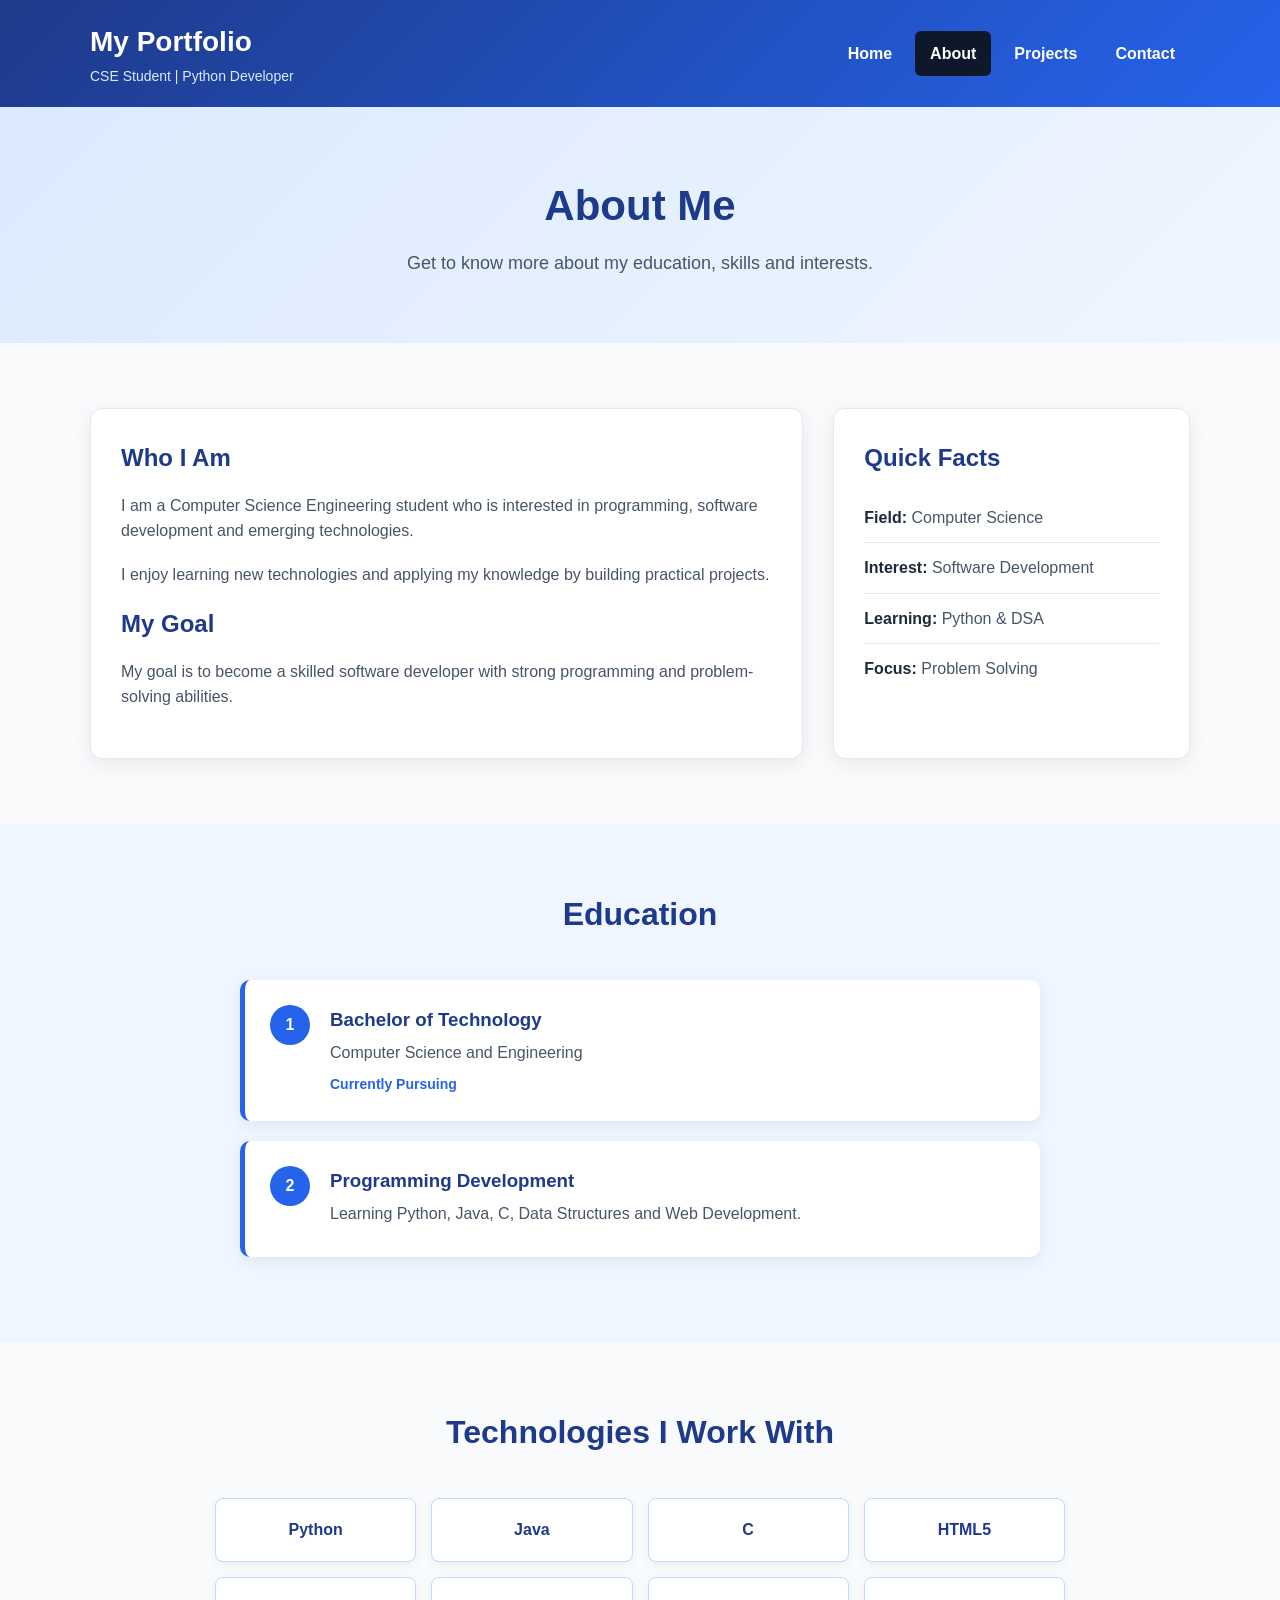
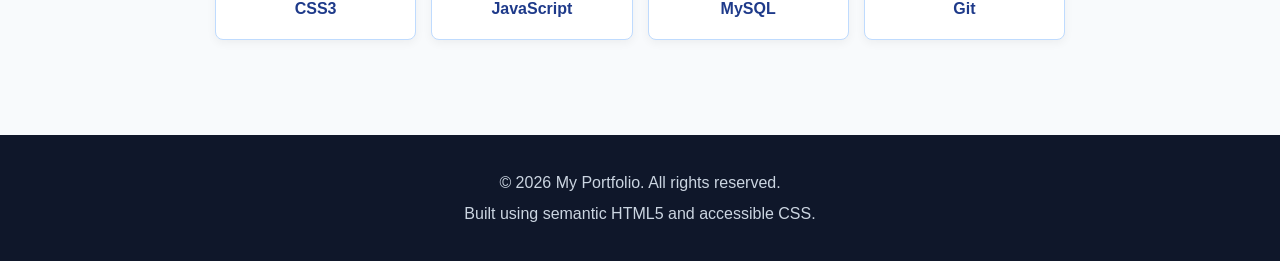
==== about.html @ 6538a2ef "Add files via upload" ====
<!DOCTYPE html>
<html lang="en">
<head>

    <meta charset="UTF-8">
    <meta name="viewport" content="width=device-width, initial-scale=1.0">

    <meta name="description" content="Learn more about my education, skills and interests.">
    <meta name="author" content="My Portfolio">

    <title>My Portfolio | About</title>

    <link rel="stylesheet" href="css/style.css">

</head>

<body>

    <a href="#main-content" class="skip-link">
        Skip to main content
    </a>


    <header class="site-header">

        <div class="container header-content">

            <div>
                <p class="site-title">My Portfolio</p>
                <p class="site-tagline">CSE Student | Python Developer</p>
            </div>


            <nav class="site-nav" aria-label="Main navigation">

                <ul>

                    <li>
                        <a href="index.html">Home</a>
                    </li>

                    <li>
                        <a href="about.html" aria-current="page">
                            About
                        </a>
                    </li>

                    <li>
                        <a href="projects.html">
                            Projects
                        </a>
                    </li>

                    <li>
                        <a href="contact.html">
                            Contact
                        </a>
                    </li>

                </ul>

            </nav>

        </div>

    </header>


    <main id="main-content">

        <section class="page-banner">

            <div class="container">

                <h1>About Me</h1>

                <p>
                    Get to know more about my education, skills and interests.
                </p>

            </div>

        </section>


        <section class="about-section">

            <div class="container about-grid">


                <article class="about-content">

                    <h2>Who I Am</h2>

                    <p>
                        I am a Computer Science Engineering student who is
                        interested in programming, software development and
                        emerging technologies.
                    </p>

                    <p>
                        I enjoy learning new technologies and applying my
                        knowledge by building practical projects.
                    </p>

                    <h2>My Goal</h2>

                    <p>
                        My goal is to become a skilled software developer
                        with strong programming and problem-solving abilities.
                    </p>

                </article>


                <aside class="about-aside">

                    <h2>Quick Facts</h2>

                    <ul class="facts-list">

                        <li>
                            <strong>Field:</strong>
                            Computer Science
                        </li>

                        <li>
                            <strong>Interest:</strong>
                            Software Development
                        </li>

                        <li>
                            <strong>Learning:</strong>
                            Python & DSA
                        </li>

                        <li>
                            <strong>Focus:</strong>
                            Problem Solving
                        </li>

                    </ul>

                </aside>

            </div>

        </section>


        <section class="section alternate-section">

            <div class="container">

                <h2 class="section-title">
                    Education
                </h2>


                <div class="timeline">

                    <article class="timeline-item">

                        <div class="timeline-number">
                            1
                        </div>

                        <div>
                            <h3>Bachelor of Technology</h3>

                            <p>
                                Computer Science and Engineering
                            </p>

                            <span>
                                Currently Pursuing
                            </span>
                        </div>

                    </article>


                    <article class="timeline-item">

                        <div class="timeline-number">
                            2
                        </div>

                        <div>
                            <h3>Programming Development</h3>

                            <p>
                                Learning Python, Java, C, Data Structures
                                and Web Development.
                            </p>
                        </div>

                    </article>

                </div>

            </div>

        </section>


        <section class="section">

            <div class="container">

                <h2 class="section-title">
                    Technologies I Work With
                </h2>

                <div class="tech-grid">

                    <span>Python</span>
                    <span>Java</span>
                    <span>C</span>
                    <span>HTML5</span>
                    <span>CSS3</span>
                    <span>JavaScript</span>
                    <span>MySQL</span>
                    <span>Git</span>

                </div>

            </div>

        </section>

    </main>


    <footer class="site-footer">

        <div class="container">

            <p>&copy; 2026 My Portfolio. All rights reserved.</p>

            <p>
                Built using semantic HTML5 and accessible CSS.
            </p>

        </div>

    </footer>

</body>
</html>
---- css/style.css ----
/* =========================================
   PERSONAL PORTFOLIO
   MAIN STYLESHEET
   ========================================= */


/* ---------- RESET ---------- */

* {
    margin: 0;
    padding: 0;
    box-sizing: border-box;
}


html {
    scroll-behavior: smooth;
}


body {
    font-family: Arial, Helvetica, sans-serif;
    line-height: 1.6;
    background-color: #f8fafc;
    color: #1e293b;
}


/* ---------- CONTAINER ---------- */

.container {
    width: 90%;
    max-width: 1100px;
    margin: 0 auto;
}


/* ---------- SKIP LINK ---------- */

.skip-link {
    position: absolute;
    left: -9999px;
    top: 10px;

    background-color: #2563eb;
    color: #ffffff;

    padding: 12px 18px;

    text-decoration: none;
    font-weight: bold;

    z-index: 9999;
}


.skip-link:focus {
    left: 10px;
}


/* =========================================
   HEADER
   ========================================= */

.site-header {
    background: linear-gradient(
        135deg,
        #1e3a8a,
        #2563eb
    );

    color: #ffffff;

    padding: 20px 0;

    box-shadow:
        0 4px 12px rgba(0, 0, 0, 0.15);
}


.header-content {
    display: flex;

    justify-content: space-between;
    align-items: center;

    gap: 25px;
}


.site-title {
    font-size: 28px;
    font-weight: bold;
}


.site-tagline {
    color: #dbeafe;
    font-size: 14px;
}


/* =========================================
   NAVIGATION
   ========================================= */

.site-nav ul {
    list-style: none;

    display: flex;

    gap: 8px;

    flex-wrap: wrap;
}


.site-nav a {
    display: block;

    color: #ffffff;

    text-decoration: none;

    padding: 10px 15px;

    border-radius: 6px;

    font-weight: bold;

    transition:
        background-color 0.3s ease,
        transform 0.2s ease;
}


.site-nav a:hover {
    background-color: #1d4ed8;

    transform: translateY(-2px);
}


.site-nav a:focus {
    background-color: #1d4ed8;

    outline: 3px solid #fbbf24;

    outline-offset: 3px;
}


.site-nav a[aria-current="page"] {
    background-color: #0f172a;
}


/* =========================================
   MAIN
   ========================================= */

main {
    min-height: 70vh;
}


/* =========================================
   HERO
   ========================================= */

.hero {
    background:
        linear-gradient(
            135deg,
            #dbeafe,
            #eff6ff
        );

    padding: 90px 20px;

    text-align: center;
}


.hero-small {
    color: #2563eb;

    font-size: 14px;

    font-weight: bold;

    letter-spacing: 2px;

    margin-bottom: 10px;
}


.hero h1 {
    max-width: 850px;

    margin: 0 auto 20px;

    font-size: 46px;

    line-height: 1.2;

    color: #1e3a8a;
}


.hero p:not(.hero-small) {
    max-width: 700px;

    margin: 0 auto 30px;

    font-size: 18px;

    color: #475569;
}


/* =========================================
   PAGE BANNER
   ========================================= */

.page-banner {
    background:
        linear-gradient(
            135deg,
            #dbeafe,
            #eff6ff
        );

    padding: 65px 20px;

    text-align: center;
}


.page-banner h1 {
    font-size: 42px;

    color: #1e3a8a;

    margin-bottom: 10px;
}


.page-banner p {
    font-size: 18px;

    color: #475569;
}


/* =========================================
   BUTTON
   ========================================= */

.btn {
    display: inline-block;

    background-color: #2563eb;

    color: #ffffff;

    text-decoration: none;

    padding: 13px 25px;

    border-radius: 7px;

    border: 2px solid #2563eb;

    font-weight: bold;

    cursor: pointer;

    transition:
        background-color 0.3s ease,
        transform 0.2s ease;
}


.btn:hover {
    background-color: #1e40af;

    border-color: #1e40af;

    transform: translateY(-2px);
}


.btn:focus {
    outline: 3px solid #f59e0b;

    outline-offset: 4px;
}


.btn-light {
    background-color: #ffffff;

    color: #1e3a8a;

    border-color: #ffffff;
}


.btn-light:hover {
    background-color: #dbeafe;

    color: #1e3a8a;
}


/* =========================================
   GENERAL SECTIONS
   ========================================= */

.section {
    padding: 65px 20px;
}


.alternate-section {
    background-color: #eff6ff;
}


.section-title {
    text-align: center;

    font-size: 32px;

    color: #1e3a8a;

    margin-bottom: 40px;
}


/* =========================================
   CARDS
   ========================================= */

.cards {
    display: grid;

    grid-template-columns:
        repeat(3, 1fr);

    gap: 25px;
}


.card {
    background-color: #ffffff;

    padding: 30px;

    border-radius: 12px;

    border: 1px solid #dbeafe;

    box-shadow:
        0 5px 20px rgba(0, 0, 0, 0.08);

    transition:
        transform 0.3s ease,
        box-shadow 0.3s ease;
}


.card:hover {
    transform: translateY(-7px);

    box-shadow:
        0 12px 28px rgba(0, 0, 0, 0.12);
}


.card-icon {
    font-size: 40px;

    margin-bottom: 15px;
}


.card h3 {
    color: #2563eb;

    font-size: 22px;

    margin-bottom: 12px;
}


.card p {
    color: #475569;
}


/* =========================================
   SKILLS
   ========================================= */

.skills-list {
    display: flex;

    justify-content: center;

    align-items: center;

    flex-wrap: wrap;

    gap: 12px;

    list-style: none;
}


.skills-list li {
    background-color: #dbeafe;

    color: #1e3a8a;

    padding: 10px 20px;

    border-radius: 25px;

    border: 1px solid #93c5fd;

    font-weight: bold;
}


/* =========================================
   CTA SECTION
   ========================================= */

.cta-section {
    padding: 70px 20px;

    text-align: center;

    background:
        linear-gradient(
            135deg,
            #1e3a8a,
            #2563eb
        );

    color: #ffffff;
}


.cta-section h2 {
    font-size: 32px;

    margin-bottom: 12px;
}


.cta-section p {
    color: #dbeafe;

    margin-bottom: 25px;
}


/* =========================================
   ABOUT
   ========================================= */

.about-section {
    padding: 65px 20px;
}


.about-grid {
    display: grid;

    grid-template-columns: 2fr 1fr;

    gap: 30px;
}


.about-content,
.about-aside {
    background-color: #ffffff;

    padding: 30px;

    border-radius: 12px;

    border: 1px solid #e2e8f0;

    box-shadow:
        0 5px 20px rgba(0, 0, 0, 0.07);
}


.about-content h2,
.about-aside h2 {
    color: #1e3a8a;

    margin-bottom: 15px;
}


.about-content p {
    color: #475569;

    margin-bottom: 18px;
}


/* =========================================
   QUICK FACTS
   ========================================= */

.facts-list {
    list-style: none;
}


.facts-list li {
    padding: 12px 0;

    border-bottom: 1px solid #e2e8f0;

    color: #475569;
}


.facts-list li:last-child {
    border-bottom: none;
}


.facts-list strong {
    color: #1e293b;
}


/* =========================================
   TIMELINE
   ========================================= */

.timeline {
    max-width: 800px;

    margin: 0 auto;
}


.timeline-item {
    display: flex;

    gap: 20px;

    align-items: flex-start;

    background-color: #ffffff;

    padding: 25px;

    margin-bottom: 20px;

    border-radius: 10px;

    border-left: 5px solid #2563eb;

    box-shadow:
        0 4px 15px rgba(0, 0, 0, 0.07);
}


.timeline-number {
    min-width: 40px;

    height: 40px;

    display: flex;

    align-items: center;

    justify-content: center;

    background-color: #2563eb;

    color: #ffffff;

    border-radius: 50%;

    font-weight: bold;
}


.timeline-item h3 {
    color: #1e3a8a;

    margin-bottom: 5px;
}


.timeline-item p {
    color: #475569;

    margin-bottom: 5px;
}


.timeline-item span {
    color: #2563eb;

    font-size: 14px;

    font-weight: bold;
}


/* =========================================
   TECHNOLOGY GRID
   ========================================= */

.tech-grid {
    display: grid;

    grid-template-columns:
        repeat(4, 1fr);

    gap: 15px;

    max-width: 850px;

    margin: 0 auto;
}


.tech-grid span {
    background-color: #ffffff;

    color: #1e3a8a;

    padding: 18px;

    text-align: center;

    border-radius: 8px;

    border: 1px solid #bfdbfe;

    font-weight: bold;

    box-shadow:
        0 3px 10px rgba(0, 0, 0, 0.05);
}


/* =========================================
   PROJECTS
   ========================================= */

.projects-section {
    padding: 65px 20px;
}


.project-grid {
    display: grid;

    grid-template-columns:
        repeat(2, 1fr);

    gap: 30px;
}


.project-card {
    background-color: #ffffff;

    padding: 30px;

    border-radius: 12px;

    border-top: 5px solid #2563eb;

    border-left: 1px solid #e2e8f0;

    border-right: 1px solid #e2e8f0;

    border-bottom: 1px solid #e2e8f0;

    box-shadow:
        0 5px 20px rgba(0, 0, 0, 0.08);

    transition:
        transform 0.3s ease,
        box-shadow 0.3s ease;
}


.project-card:hover {
    transform: translateY(-7px);

    box-shadow:
        0 12px 28px rgba(0, 0, 0, 0.12);
}


.project-icon {
    font-size: 42px;

    margin-bottom: 15px;
}


.project-card h2 {
    color: #1e3a8a;

    margin-bottom: 12px;
}


.project-card p {
    color: #475569;

    margin-bottom: 20px;
}


.project-tags {
    display: flex;

    flex-wrap: wrap;

    gap: 8px;

    list-style: none;
}


.project-tags li {
    background-color: #e0f2fe;

    color: #0369a1;

    padding: 6px 12px;

    border-radius: 5px;

    font-size: 13px;

    font-weight: bold;
}


/* =========================================
   CONTACT
   ========================================= */

.contact-section {
    padding: 65px 20px;
}


.contact-container {
    max-width: 750px;

    margin: 0 auto;

    background-color: #ffffff;

    padding: 35px;

    border-radius: 12px;

    border: 1px solid #e2e8f0;

    box-shadow:
        0 5px 20px rgba(0, 0, 0, 0.08);
}


fieldset {
    border: none;
}


legend {
    width: 100%;

    color: #1e3a8a;

    font-size: 25px;

    font-weight: bold;

    margin-bottom: 25px;
}


.form-group {
    margin-bottom: 20px;
}


.form-group label {
    display: block;

    color: #1e293b;

    font-weight: bold;

    margin-bottom: 7px;
}


.form-group input,
.form-group textarea,
.form-group select {
    width: 100%;

    padding: 13px;

    border: 2px solid #cbd5e1;

    border-radius: 7px;

    font-family: inherit;

    font-size: 16px;

    background-color: #ffffff;

    color: #1e293b;
}


.form-group textarea {
    min-height: 160px;

    resize: vertical;
}


.form-group input::placeholder,
.form-group textarea::placeholder {
    color: #64748b;
}


.form-group input:focus,
.form-group textarea:focus,
.form-group select:focus {
    border-color: #2563eb;

    outline: 3px solid #bfdbfe;

    outline-offset: 2px;
}


/* =========================================
   CHECKBOX
   ========================================= */

.checkbox-group {
    display: flex;

    align-items: flex-start;

    gap: 10px;

    margin: 20px 0;
}


.checkbox-group input {
    width: 18px;

    height: 18px;

    margin-top: 3px;

    accent-color: #2563eb;
}


.checkbox-group label {
    color: #475569;

    cursor: pointer;
}


/* =========================================
   CONTACT INFORMATION
   ========================================= */

.contact-info {
    margin-top: 35px;

    padding: 25px;

    background-color: #eff6ff;

    border-radius: 10px;

    border-left: 4px solid #2563eb;
}


.contact-info h2 {
    color: #1e3a8a;

    margin-bottom: 10px;
}


.contact-info p {
    color: #475569;

    margin-bottom: 8px;
}


/* =========================================
   FOOTER
   ========================================= */

.site-footer {
    background-color: #0f172a;

    color: #ffffff;

    text-align: center;

    padding: 30px 20px;

    margin-top: 30px;
}


.site-footer p {
    color: #cbd5e1;

    margin: 5px 0;
}


/* =========================================
   ACCESSIBILITY
   ========================================= */

a:focus,
button:focus,
input:focus,
textarea:focus,
select:focus {
    outline: 3px solid #f59e0b;

    outline-offset: 3px;
}


button {
    font-family: inherit;
}


/* =========================================
   RESPONSIVE DESIGN
   ========================================= */

@media (max-width: 768px) {

    .header-content {
        flex-direction: column;

        text-align: center;
    }


    .site-nav ul {
        justify-content: center;
    }


    .hero h1 {
        font-size: 34px;
    }


    .page-banner h1 {
        font-size: 34px;
    }


    .cards {
        grid-template-columns: 1fr;
    }


    .about-grid {
        grid-template-columns: 1fr;
    }


    .project-grid {
        grid-template-columns: 1fr;
    }


    .tech-grid {
        grid-template-columns:
            repeat(2, 1fr);
    }

}


@media (max-width: 480px) {

    .hero {
        padding: 60px 15px;
    }


    .hero h1 {
        font-size: 30px;
    }


    .section,
    .about-section,
    .projects-section,
    .contact-section {
        padding: 45px 15px;
    }


    .contact-container {
        padding: 25px 20px;
    }


    .tech-grid {
        grid-template-columns: 1fr;
    }


    .site-nav a {
        padding: 8px 10px;

        font-size: 14px;
    }

}


/* =========================================
   REDUCED MOTION
   ========================================= */

@media (prefers-reduced-motion: reduce) {

    html {
        scroll-behavior: auto;
    }


    *,
    *::before,
    *::after {
        animation: none !important;

        transition: none !important;
    }

}
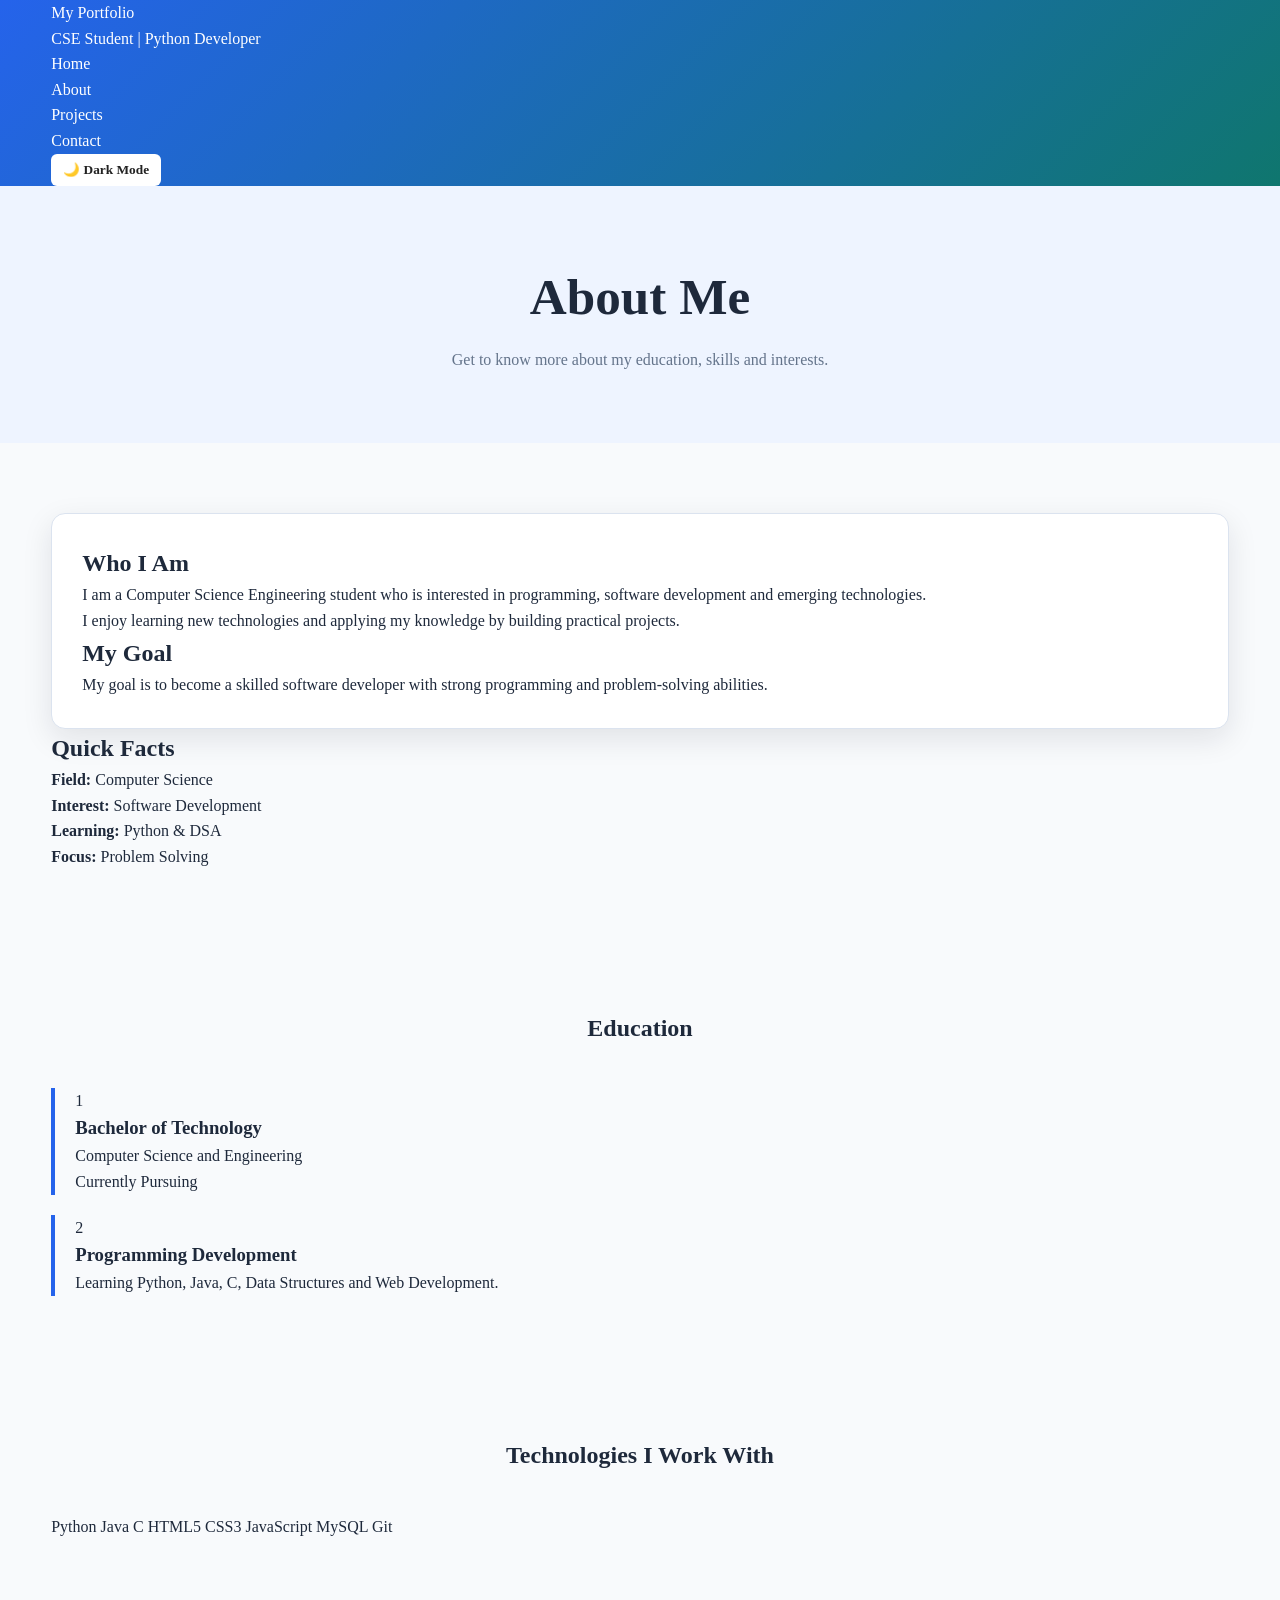
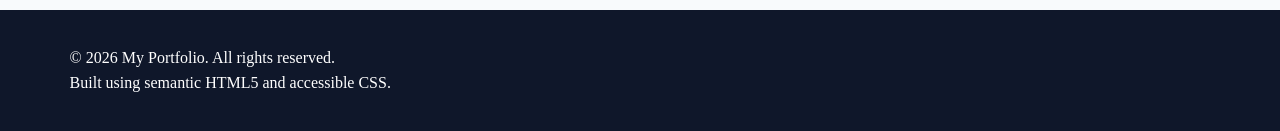
==== commit 5ecac657: "Update about.html" ====
--- a/about.html
+++ b/about.html
@@ -58,7 +58,9 @@
                     </li>
 
                 </ul>
-
+                <button class="theme-toggle" id="themeToggle" type="button">
+                    🌙 Dark Mode
+                </button>
             </nav>
 
         </div>
@@ -245,6 +247,7 @@
         </div>
 
     </footer>
+    <script src="script.js"></script>
 
 </body>
-</html>+</html>
--- a/css/style.css
+++ b/css/style.css
@@ -1,10 +1,51 @@
-/* =========================================
-   PERSONAL PORTFOLIO
-   MAIN STYLESHEET
-   ========================================= */
-
-
-/* ---------- RESET ---------- */
+/* ================================
+   CSS VARIABLES / THEME
+================================ */
+
+:root {
+    --primary: #2563eb;
+    --primary-dark: #1d4ed8;
+    --secondary: #0f766e;
+
+    --bg: #f8fafc;
+    --surface: #ffffff;
+    --surface-alt: #eef4ff;
+
+    --text: #1e293b;
+    --text-light: #64748b;
+
+    --border: #dbe3ef;
+    --shadow: 0 10px 30px rgba(15, 23, 42, 0.10);
+
+    --radius: 14px;
+
+    --max-width: 1200px;
+
+    --transition: 0.3s ease;
+}
+
+/* DARK THEME */
+
+[data-theme="dark"] {
+    --primary: #60a5fa;
+    --primary-dark: #3b82f6;
+    --secondary: #2dd4bf;
+
+    --bg: #0f172a;
+    --surface: #1e293b;
+    --surface-alt: #172554;
+
+    --text: #f8fafc;
+    --text-light: #cbd5e1;
+
+    --border: #334155;
+    --shadow: 0 10px 30px rgba(0, 0, 0, 0.35);
+}
+
+
+/* ================================
+   RESET
+================================ */
 
 * {
     margin: 0;
@@ -12,1073 +53,876 @@
     box-sizing: border-box;
 }
 
-
 html {
     scroll-behavior: smooth;
 }
 
-
 body {
-    font-family: Arial, Helvetica, sans-serif;
+    font-family: "Times New Roman", serif;
+    background: var(--bg);
+    color: var(--text);
     line-height: 1.6;
-    background-color: #f8fafc;
-    color: #1e293b;
-}
-
-
-/* ---------- CONTAINER ---------- */
-
-.container {
-    width: 90%;
-    max-width: 1100px;
-    margin: 0 auto;
-}
-
-
-/* ---------- SKIP LINK ---------- */
+    transition: background var(--transition), color var(--transition);
+}
+
+img {
+    max-width: 100%;
+    height: auto;
+    display: block;
+}
+
+a {
+    color: inherit;
+    text-decoration: none;
+}
+
+ul {
+    list-style: none;
+}
+
+
+/* ================================
+   ACCESSIBILITY
+================================ */
 
 .skip-link {
     position: absolute;
     left: -9999px;
     top: 10px;
-
-    background-color: #2563eb;
-    color: #ffffff;
-
-    padding: 12px 18px;
-
-    text-decoration: none;
-    font-weight: bold;
-
     z-index: 9999;
 }
-
 
 .skip-link:focus {
     left: 10px;
-}
-
-
-/* =========================================
+    background: var(--primary);
+    color: white;
+    padding: 10px 15px;
+    border-radius: 5px;
+}
+
+
+/* ================================
    HEADER
-   ========================================= */
+   FLEXBOX
+================================ */
 
 .site-header {
     background: linear-gradient(
         135deg,
-        #1e3a8a,
-        #2563eb
+        var(--primary),
+        var(--secondary)
     );
 
-    color: #ffffff;
-
-    padding: 20px 0;
-
-    box-shadow:
-        0 4px 12px rgba(0, 0, 0, 0.15);
-}
-
-
-.header-content {
-    display: flex;
-
+    color: white;
+    position: sticky;
+    top: 0;
+    z-index: 1000;
+}
+
+.navbar {
+    max-width: var(--max-width);
+    margin: auto;
+
+    display: flex;
+    align-items: center;
     justify-content: space-between;
+
+    padding: 18px 20px;
+    gap: 20px;
+}
+
+.logo {
+    font-size: 1.6rem;
+    font-weight: bold;
+}
+
+.nav-links {
+    display: flex;
     align-items: center;
-
+    justify-content: center;
     gap: 25px;
-}
-
-
-.site-title {
-    font-size: 28px;
+    flex-wrap: wrap;
+}
+
+.nav-links a {
+    color: white;
     font-weight: bold;
-}
-
-
-.site-tagline {
-    color: #dbeafe;
-    font-size: 14px;
-}
-
-
-/* =========================================
-   NAVIGATION
-   ========================================= */
-
-.site-nav ul {
-    list-style: none;
-
-    display: flex;
-
-    gap: 8px;
-
+    transition: var(--transition);
+}
+
+.nav-links a:hover,
+.nav-links a:focus {
+    opacity: 0.75;
+}
+
+
+/* ================================
+   THEME BUTTON
+================================ */
+
+.theme-toggle {
+    border: 2px solid white;
+    background: transparent;
+    color: white;
+
+    padding: 8px 12px;
+    border-radius: 8px;
+
+    cursor: pointer;
+    font-family: inherit;
+    font-weight: bold;
+
+    transition: var(--transition);
+}
+
+.theme-toggle:hover {
+    background: white;
+    color: var(--primary);
+}
+
+
+/* ================================
+   GENERAL CONTAINER
+================================ */
+
+.container {
+    width: min(92%, var(--max-width));
+    margin-inline: auto;
+}
+
+
+/* ================================
+   HERO SECTION
+   CSS GRID
+================================ */
+
+.hero {
+    min-height: 75vh;
+
+    display: grid;
+    grid-template-columns: 1fr 1fr;
+    align-items: center;
+    gap: 50px;
+
+    padding: 80px 0;
+}
+
+.hero-content h1 {
+    font-size: clamp(2.2rem, 5vw, 4rem);
+    line-height: 1.1;
+    margin-bottom: 20px;
+}
+
+.hero-content p {
+    color: var(--text-light);
+    font-size: 1.1rem;
+    margin-bottom: 25px;
+    max-width: 600px;
+}
+
+.hero-buttons {
+    display: flex;
+    gap: 15px;
     flex-wrap: wrap;
 }
 
-
-.site-nav a {
-    display: block;
-
-    color: #ffffff;
-
-    text-decoration: none;
-
-    padding: 10px 15px;
-
-    border-radius: 6px;
+.hero-image {
+    display: flex;
+    justify-content: center;
+    align-items: center;
+}
+
+
+/* ================================
+   BUTTONS
+   FLEXBOX
+================================ */
+
+.btn {
+    display: inline-flex;
+    align-items: center;
+    justify-content: center;
+
+    padding: 12px 22px;
+
+    border-radius: 8px;
+    border: 2px solid var(--primary);
+
+    background: var(--primary);
+    color: white;
 
     font-weight: bold;
-
-    transition:
-        background-color 0.3s ease,
-        transform 0.2s ease;
-}
-
-
-.site-nav a:hover {
-    background-color: #1d4ed8;
-
-    transform: translateY(-2px);
-}
-
-
-.site-nav a:focus {
-    background-color: #1d4ed8;
-
-    outline: 3px solid #fbbf24;
-
-    outline-offset: 3px;
-}
-
-
-.site-nav a[aria-current="page"] {
-    background-color: #0f172a;
-}
-
-
-/* =========================================
-   MAIN
-   ========================================= */
-
-main {
-    min-height: 70vh;
-}
-
-
-/* =========================================
-   HERO
-   ========================================= */
-
-.hero {
-    background:
-        linear-gradient(
-            135deg,
-            #dbeafe,
-            #eff6ff
-        );
-
-    padding: 90px 20px;
-
-    text-align: center;
-}
-
-
-.hero-small {
-    color: #2563eb;
-
-    font-size: 14px;
-
-    font-weight: bold;
-
-    letter-spacing: 2px;
-
-    margin-bottom: 10px;
-}
-
-
-.hero h1 {
-    max-width: 850px;
-
-    margin: 0 auto 20px;
-
-    font-size: 46px;
-
-    line-height: 1.2;
-
-    color: #1e3a8a;
-}
-
-
-.hero p:not(.hero-small) {
-    max-width: 700px;
-
-    margin: 0 auto 30px;
-
-    font-size: 18px;
-
-    color: #475569;
-}
-
-
-/* =========================================
-   PAGE BANNER
-   ========================================= */
-
-.page-banner {
-    background:
-        linear-gradient(
-            135deg,
-            #dbeafe,
-            #eff6ff
-        );
-
-    padding: 65px 20px;
-
-    text-align: center;
-}
-
-
-.page-banner h1 {
-    font-size: 42px;
-
-    color: #1e3a8a;
-
-    margin-bottom: 10px;
-}
-
-
-.page-banner p {
-    font-size: 18px;
-
-    color: #475569;
-}
-
-
-/* =========================================
-   BUTTON
-   ========================================= */
-
-.btn {
-    display: inline-block;
-
-    background-color: #2563eb;
-
-    color: #ffffff;
-
-    text-decoration: none;
-
-    padding: 13px 25px;
-
-    border-radius: 7px;
-
-    border: 2px solid #2563eb;
-
-    font-weight: bold;
-
     cursor: pointer;
 
-    transition:
-        background-color 0.3s ease,
-        transform 0.2s ease;
-}
-
-
-.btn:hover {
-    background-color: #1e40af;
-
-    border-color: #1e40af;
-
-    transform: translateY(-2px);
-}
-
-
+    transition: transform var(--transition),
+                background var(--transition);
+}
+
+.btn:hover,
 .btn:focus {
-    outline: 3px solid #f59e0b;
-
-    outline-offset: 4px;
-}
-
-
-.btn-light {
-    background-color: #ffffff;
-
-    color: #1e3a8a;
-
-    border-color: #ffffff;
-}
-
-
-.btn-light:hover {
-    background-color: #dbeafe;
-
-    color: #1e3a8a;
-}
-
-
-/* =========================================
-   GENERAL SECTIONS
-   ========================================= */
-
-.section {
-    padding: 65px 20px;
-}
-
-
-.alternate-section {
-    background-color: #eff6ff;
-}
-
+    background: var(--primary-dark);
+    transform: translateY(-3px);
+}
+
+.btn-secondary {
+    background: transparent;
+    color: var(--primary);
+}
+
+.btn-secondary:hover {
+    color: white;
+}
+
+
+/* ================================
+   SECTION
+================================ */
+
+section {
+    padding: 70px 0;
+}
 
 .section-title {
     text-align: center;
-
-    font-size: 32px;
-
-    color: #1e3a8a;
-
     margin-bottom: 40px;
 }
 
-
-/* =========================================
+.section-title h2 {
+    font-size: 2.2rem;
+    margin-bottom: 10px;
+}
+
+.section-title p {
+    color: var(--text-light);
+}
+
+
+/* ================================
+   SKILLS
+   CSS GRID
+================================ */
+
+.skills-grid {
+    display: grid;
+
+    grid-template-columns:
+        repeat(auto-fit, minmax(180px, 1fr));
+
+    gap: 20px;
+}
+
+.skill-card {
+    background: var(--surface);
+    border: 1px solid var(--border);
+
+    padding: 25px;
+    text-align: center;
+
+    border-radius: var(--radius);
+
+    box-shadow: var(--shadow);
+
+    transition: transform var(--transition),
+                box-shadow var(--transition);
+}
+
+.skill-card:hover {
+    transform: translateY(-6px);
+}
+
+
+/* ================================
    CARDS
-   ========================================= */
-
-.cards {
+   CSS GRID
+================================ */
+
+.card-grid {
     display: grid;
 
     grid-template-columns:
-        repeat(3, 1fr);
+        repeat(auto-fit, minmax(260px, 1fr));
 
     gap: 25px;
 }
 
-
 .card {
-    background-color: #ffffff;
-
-    padding: 30px;
-
-    border-radius: 12px;
-
-    border: 1px solid #dbeafe;
-
-    box-shadow:
-        0 5px 20px rgba(0, 0, 0, 0.08);
+    background: var(--surface);
+
+    border: 1px solid var(--border);
+    border-radius: var(--radius);
+
+    padding: 28px;
+
+    box-shadow: var(--shadow);
+
+    display: flex;
+    flex-direction: column;
+    gap: 15px;
 
     transition:
-        transform 0.3s ease,
-        box-shadow 0.3s ease;
-}
-
+        transform var(--transition),
+        box-shadow var(--transition);
+}
 
 .card:hover {
     transform: translateY(-7px);
-
-    box-shadow:
-        0 12px 28px rgba(0, 0, 0, 0.12);
-}
-
-
-.card-icon {
-    font-size: 40px;
-
-    margin-bottom: 15px;
-}
-
-
-.card h3 {
-    color: #2563eb;
-
-    font-size: 22px;
-
-    margin-bottom: 12px;
-}
-
-
-.card p {
-    color: #475569;
-}
-
-
-/* =========================================
-   SKILLS
-   ========================================= */
-
-.skills-list {
-    display: flex;
-
-    justify-content: center;
-
-    align-items: center;
-
-    flex-wrap: wrap;
-
-    gap: 12px;
-
-    list-style: none;
-}
-
-
-.skills-list li {
-    background-color: #dbeafe;
-
-    color: #1e3a8a;
-
-    padding: 10px 20px;
-
-    border-radius: 25px;
-
-    border: 1px solid #93c5fd;
-
+}
+
+
+/* ================================
+   PAGE BANNER
+================================ */
+
+.page-banner {
+    background: var(--surface-alt);
+    padding: 70px 20px;
+    text-align: center;
+}
+
+.page-banner h1 {
+    font-size: clamp(2rem, 5vw, 3.2rem);
+    margin-bottom: 10px;
+}
+
+.page-banner p {
+    color: var(--text-light);
+}
+
+
+/* ================================
+   ABOUT PAGE
+   CSS GRID
+================================ */
+
+.about-layout {
+    display: grid;
+
+    grid-template-columns:
+        2fr 1fr;
+
+    gap: 40px;
+}
+
+.about-content,
+.about-sidebar {
+    background: var(--surface);
+
+    padding: 30px;
+
+    border: 1px solid var(--border);
+    border-radius: var(--radius);
+
+    box-shadow: var(--shadow);
+}
+
+.about-sidebar {
+    align-self: start;
+}
+
+
+/* ================================
+   TIMELINE
+================================ */
+
+.timeline {
+    display: flex;
+    flex-direction: column;
+    gap: 20px;
+}
+
+.timeline-item {
+    border-left: 4px solid var(--primary);
+    padding-left: 20px;
+}
+
+
+/* ================================
+   PROJECTS
+   CSS GRID
+================================ */
+
+.projects-grid {
+    display: grid;
+
+    grid-template-columns:
+        repeat(auto-fit, minmax(280px, 1fr));
+
+    gap: 30px;
+}
+
+.project-card {
+    background: var(--surface);
+
+    border: 1px solid var(--border);
+    border-radius: var(--radius);
+
+    padding: 30px;
+
+    display: flex;
+    flex-direction: column;
+    gap: 15px;
+
+    box-shadow: var(--shadow);
+
+    transition: transform var(--transition);
+}
+
+.project-card:hover {
+    transform: translateY(-8px);
+}
+
+.project-card .btn {
+    margin-top: auto;
+    align-self: flex-start;
+}
+
+
+/* ================================
+   CONTACT FORM
+================================ */
+
+.contact-layout {
+    display: grid;
+
+    grid-template-columns:
+        2fr 1fr;
+
+    gap: 40px;
+}
+
+.contact-form,
+.contact-info {
+    background: var(--surface);
+
+    padding: 30px;
+
+    border: 1px solid var(--border);
+    border-radius: var(--radius);
+
+    box-shadow: var(--shadow);
+}
+
+.form-group {
+    display: flex;
+    flex-direction: column;
+    gap: 7px;
+    margin-bottom: 20px;
+}
+
+label {
     font-weight: bold;
 }
 
-
-/* =========================================
-   CTA SECTION
-   ========================================= */
-
-.cta-section {
-    padding: 70px 20px;
-
-    text-align: center;
-
-    background:
-        linear-gradient(
-            135deg,
-            #1e3a8a,
-            #2563eb
-        );
-
-    color: #ffffff;
-}
-
-
-.cta-section h2 {
-    font-size: 32px;
-
-    margin-bottom: 12px;
-}
-
-
-.cta-section p {
-    color: #dbeafe;
-
-    margin-bottom: 25px;
-}
-
-
-/* =========================================
-   ABOUT
-   ========================================= */
-
-.about-section {
-    padding: 65px 20px;
-}
-
-
-.about-grid {
-    display: grid;
-
-    grid-template-columns: 2fr 1fr;
-
-    gap: 30px;
-}
-
-
-.about-content,
-.about-aside {
-    background-color: #ffffff;
-
-    padding: 30px;
-
-    border-radius: 12px;
-
-    border: 1px solid #e2e8f0;
-
-    box-shadow:
-        0 5px 20px rgba(0, 0, 0, 0.07);
-}
-
-
-.about-content h2,
-.about-aside h2 {
-    color: #1e3a8a;
-
-    margin-bottom: 15px;
-}
-
-
-.about-content p {
-    color: #475569;
-
-    margin-bottom: 18px;
-}
-
-
-/* =========================================
-   QUICK FACTS
-   ========================================= */
-
-.facts-list {
-    list-style: none;
-}
-
-
-.facts-list li {
-    padding: 12px 0;
-
-    border-bottom: 1px solid #e2e8f0;
-
-    color: #475569;
-}
-
-
-.facts-list li:last-child {
-    border-bottom: none;
-}
-
-
-.facts-list strong {
-    color: #1e293b;
-}
-
-
-/* =========================================
-   TIMELINE
-   ========================================= */
-
-.timeline {
-    max-width: 800px;
-
-    margin: 0 auto;
-}
-
-
-.timeline-item {
-    display: flex;
-
-    gap: 20px;
-
-    align-items: flex-start;
-
-    background-color: #ffffff;
-
-    padding: 25px;
-
-    margin-bottom: 20px;
-
-    border-radius: 10px;
-
-    border-left: 5px solid #2563eb;
-
-    box-shadow:
-        0 4px 15px rgba(0, 0, 0, 0.07);
-}
-
-
-.timeline-number {
-    min-width: 40px;
-
-    height: 40px;
-
-    display: flex;
-
-    align-items: center;
-
-    justify-content: center;
-
-    background-color: #2563eb;
-
-    color: #ffffff;
-
-    border-radius: 50%;
-
-    font-weight: bold;
-}
-
-
-.timeline-item h3 {
-    color: #1e3a8a;
-
-    margin-bottom: 5px;
-}
-
-
-.timeline-item p {
-    color: #475569;
-
-    margin-bottom: 5px;
-}
-
-
-.timeline-item span {
-    color: #2563eb;
-
-    font-size: 14px;
-
-    font-weight: bold;
-}
-
-
-/* =========================================
-   TECHNOLOGY GRID
-   ========================================= */
-
-.tech-grid {
-    display: grid;
-
-    grid-template-columns:
-        repeat(4, 1fr);
-
-    gap: 15px;
-
-    max-width: 850px;
-
-    margin: 0 auto;
-}
-
-
-.tech-grid span {
-    background-color: #ffffff;
-
-    color: #1e3a8a;
-
-    padding: 18px;
-
-    text-align: center;
-
+input,
+textarea,
+select {
+    width: 100%;
+
+    padding: 12px;
+
+    border: 1px solid var(--border);
     border-radius: 8px;
 
-    border: 1px solid #bfdbfe;
-
-    font-weight: bold;
-
-    box-shadow:
-        0 3px 10px rgba(0, 0, 0, 0.05);
-}
-
-
-/* =========================================
-   PROJECTS
-   ========================================= */
-
-.projects-section {
-    padding: 65px 20px;
-}
-
-
-.project-grid {
-    display: grid;
-
-    grid-template-columns:
-        repeat(2, 1fr);
-
-    gap: 30px;
-}
-
-
-.project-card {
-    background-color: #ffffff;
-
-    padding: 30px;
-
-    border-radius: 12px;
-
-    border-top: 5px solid #2563eb;
-
-    border-left: 1px solid #e2e8f0;
-
-    border-right: 1px solid #e2e8f0;
-
-    border-bottom: 1px solid #e2e8f0;
-
-    box-shadow:
-        0 5px 20px rgba(0, 0, 0, 0.08);
-
-    transition:
-        transform 0.3s ease,
-        box-shadow 0.3s ease;
-}
-
-
-.project-card:hover {
-    transform: translateY(-7px);
-
-    box-shadow:
-        0 12px 28px rgba(0, 0, 0, 0.12);
-}
-
-
-.project-icon {
-    font-size: 42px;
-
-    margin-bottom: 15px;
-}
-
-
-.project-card h2 {
-    color: #1e3a8a;
-
-    margin-bottom: 12px;
-}
-
-
-.project-card p {
-    color: #475569;
-
-    margin-bottom: 20px;
-}
-
-
-.project-tags {
-    display: flex;
-
-    flex-wrap: wrap;
-
-    gap: 8px;
-
-    list-style: none;
-}
-
-
-.project-tags li {
-    background-color: #e0f2fe;
-
-    color: #0369a1;
-
-    padding: 6px 12px;
-
-    border-radius: 5px;
-
-    font-size: 13px;
-
-    font-weight: bold;
-}
-
-
-/* =========================================
-   CONTACT
-   ========================================= */
-
-.contact-section {
-    padding: 65px 20px;
-}
-
-
-.contact-container {
-    max-width: 750px;
-
-    margin: 0 auto;
-
-    background-color: #ffffff;
-
-    padding: 35px;
-
-    border-radius: 12px;
-
-    border: 1px solid #e2e8f0;
-
-    box-shadow:
-        0 5px 20px rgba(0, 0, 0, 0.08);
-}
-
-
-fieldset {
-    border: none;
-}
-
-
-legend {
-    width: 100%;
-
-    color: #1e3a8a;
-
-    font-size: 25px;
-
-    font-weight: bold;
-
-    margin-bottom: 25px;
-}
-
-
-.form-group {
-    margin-bottom: 20px;
-}
-
-
-.form-group label {
-    display: block;
-
-    color: #1e293b;
-
-    font-weight: bold;
-
-    margin-bottom: 7px;
-}
-
-
-.form-group input,
-.form-group textarea,
-.form-group select {
-    width: 100%;
-
-    padding: 13px;
-
-    border: 2px solid #cbd5e1;
-
-    border-radius: 7px;
+    background: var(--bg);
+    color: var(--text);
 
     font-family: inherit;
-
-    font-size: 16px;
-
-    background-color: #ffffff;
-
-    color: #1e293b;
-}
-
-
-.form-group textarea {
-    min-height: 160px;
-
+    font-size: 1rem;
+}
+
+textarea {
+    min-height: 150px;
     resize: vertical;
 }
 
-
-.form-group input::placeholder,
-.form-group textarea::placeholder {
-    color: #64748b;
-}
-
-
-.form-group input:focus,
-.form-group textarea:focus,
-.form-group select:focus {
-    border-color: #2563eb;
-
-    outline: 3px solid #bfdbfe;
-
-    outline-offset: 2px;
-}
-
-
-/* =========================================
-   CHECKBOX
-   ========================================= */
-
-.checkbox-group {
-    display: flex;
-
-    align-items: flex-start;
-
-    gap: 10px;
-
-    margin: 20px 0;
-}
-
-
-.checkbox-group input {
-    width: 18px;
-
-    height: 18px;
-
-    margin-top: 3px;
-
-    accent-color: #2563eb;
-}
-
-
-.checkbox-group label {
-    color: #475569;
-
-    cursor: pointer;
-}
-
-
-/* =========================================
-   CONTACT INFORMATION
-   ========================================= */
-
-.contact-info {
-    margin-top: 35px;
-
-    padding: 25px;
-
-    background-color: #eff6ff;
-
-    border-radius: 10px;
-
-    border-left: 4px solid #2563eb;
-}
-
-
-.contact-info h2 {
-    color: #1e3a8a;
-
-    margin-bottom: 10px;
-}
-
-
-.contact-info p {
-    color: #475569;
-
-    margin-bottom: 8px;
-}
-
-
-/* =========================================
-   FOOTER
-   ========================================= */
-
-.site-footer {
-    background-color: #0f172a;
-
-    color: #ffffff;
-
-    text-align: center;
-
-    padding: 30px 20px;
-
-    margin-top: 30px;
-}
-
-
-.site-footer p {
-    color: #cbd5e1;
-
-    margin: 5px 0;
-}
-
-
-/* =========================================
-   ACCESSIBILITY
-   ========================================= */
-
-a:focus,
-button:focus,
 input:focus,
 textarea:focus,
-select:focus {
-    outline: 3px solid #f59e0b;
-
+select:focus,
+button:focus,
+a:focus {
+    outline: 3px solid rgba(37, 99, 235, 0.35);
     outline-offset: 3px;
 }
 
 
-button {
-    font-family: inherit;
-}
-
-
-/* =========================================
+/* ================================
+   CTA
+   FLEXBOX
+================================ */
+
+.cta {
+    background: var(--surface-alt);
+    text-align: center;
+
+    display: flex;
+    flex-direction: column;
+
+    align-items: center;
+    justify-content: center;
+
+    gap: 20px;
+
+    padding: 60px 20px;
+}
+
+
+/* ================================
+   FOOTER
+   FLEXBOX
+================================ */
+
+.site-footer {
+    background: #0f172a;
+    color: white;
+
+    padding: 35px 20px;
+}
+
+.footer-content {
+    max-width: var(--max-width);
+    margin: auto;
+
+    display: flex;
+    align-items: center;
+    justify-content: space-between;
+
+    gap: 20px;
+    flex-wrap: wrap;
+}
+
+
+/* ================================
    RESPONSIVE DESIGN
-   ========================================= */
-
-@media (max-width: 768px) {
-
-    .header-content {
+   TABLET
+================================ */
+
+@media (max-width: 900px) {
+
+    .hero {
+        grid-template-columns: 1fr;
+        text-align: center;
+    }
+
+    .hero-content p {
+        margin-inline: auto;
+    }
+
+    .hero-buttons {
+        justify-content: center;
+    }
+
+    .about-layout,
+    .contact-layout {
+        grid-template-columns: 1fr;
+    }
+
+}
+
+
+/* ================================
+   RESPONSIVE DESIGN
+   MOBILE
+================================ */
+
+@media (max-width: 650px) {
+
+    .navbar {
         flex-direction: column;
-
+        padding: 15px;
+    }
+
+    .nav-links {
+        gap: 12px;
+        font-size: 0.95rem;
+    }
+
+    .hero {
+        min-height: auto;
+        padding: 60px 0;
+    }
+
+    section {
+        padding: 50px 0;
+    }
+
+    .card,
+    .project-card,
+    .contact-form,
+    .contact-info,
+    .about-content,
+    .about-sidebar {
+        padding: 22px;
+    }
+
+    .footer-content {
+        flex-direction: column;
         text-align: center;
     }
 
-
-    .site-nav ul {
-        justify-content: center;
-    }
-
-
-    .hero h1 {
-        font-size: 34px;
-    }
-
-
-    .page-banner h1 {
-        font-size: 34px;
-    }
-
-
-    .cards {
-        grid-template-columns: 1fr;
-    }
-
-
-    .about-grid {
-        grid-template-columns: 1fr;
-    }
-
-
-    .project-grid {
-        grid-template-columns: 1fr;
-    }
-
-
-    .tech-grid {
-        grid-template-columns:
-            repeat(2, 1fr);
-    }
-
-}
-
-
-@media (max-width: 480px) {
-
-    .hero {
-        padding: 60px 15px;
-    }
-
-
-    .hero h1 {
-        font-size: 30px;
-    }
-
-
-    .section,
-    .about-section,
-    .projects-section,
-    .contact-section {
-        padding: 45px 15px;
-    }
-
-
-    .contact-container {
-        padding: 25px 20px;
-    }
-
-
-    .tech-grid {
-        grid-template-columns: 1fr;
-    }
-
-
-    .site-nav a {
-        padding: 8px 10px;
-
-        font-size: 14px;
-    }
-
-}
-
-
-/* =========================================
+}
+
+
+/* ================================
    REDUCED MOTION
-   ========================================= */
+================================ */
 
 @media (prefers-reduced-motion: reduce) {
 
     html {
         scroll-behavior: auto;
     }
-
 
     *,
     *::before,
     *::after {
+        transition: none !important;
         animation: none !important;
-
-        transition: none !important;
-    }
-
-}+    }
+
+}
+/* =========================================
+   TO-DO LIST
+   ========================================= */
+
+.todo-section {
+    padding: 60px 0;
+    background: #f5f8fc;
+    min-height: 500px;
+}
+
+.todo-app {
+    max-width: 750px;
+    margin: 0 auto;
+    background: #ffffff;
+    padding: 35px;
+    border-radius: 12px;
+    box-shadow: 0 5px 20px rgba(0, 0, 0, 0.08);
+}
+
+.todo-app h2 {
+    text-align: center;
+    margin-bottom: 30px;
+}
+
+
+/* Add Task Form */
+
+.todo-form label {
+    display: block;
+    font-weight: 600;
+    margin-bottom: 8px;
+}
+
+.todo-input-group {
+    display: flex;
+    gap: 10px;
+}
+
+.todo-input-group input {
+    flex: 1;
+    padding: 12px 15px;
+    border: 1px solid #ccd5e0;
+    border-radius: 6px;
+    font-size: 1rem;
+}
+
+.todo-input-group input:focus {
+    outline: 3px solid rgba(30, 136, 229, 0.25);
+    border-color: #1e88e5;
+}
+
+
+/* Filters */
+
+.todo-filters {
+    display: flex;
+    justify-content: center;
+    gap: 10px;
+    margin: 30px 0 20px;
+}
+
+.filter-btn {
+    padding: 9px 18px;
+    border: 1px solid #ccd5e0;
+    background: #ffffff;
+    border-radius: 6px;
+    cursor: pointer;
+    font-size: 0.95rem;
+}
+
+.filter-btn:hover {
+    background: #eef5fc;
+}
+
+.filter-btn.active {
+    background: #1e88e5;
+    color: #ffffff;
+    border-color: #1e88e5;
+}
+
+
+/* Task List */
+
+.todo-list {
+    list-style: none;
+    padding: 0;
+    margin: 0;
+}
+
+
+/* Individual Task */
+
+.todo-item {
+    display: flex;
+    align-items: center;
+    gap: 12px;
+    padding: 15px;
+    margin-bottom: 10px;
+    background: #f8fafc;
+    border: 1px solid #e0e6ed;
+    border-radius: 8px;
+}
+
+
+/* Checkbox */
+
+.todo-checkbox {
+    width: 18px;
+    height: 18px;
+    cursor: pointer;
+    flex-shrink: 0;
+}
+
+
+/* Task Text */
+
+.todo-text {
+    flex: 1;
+    font-size: 1rem;
+    word-break: break-word;
+}
+
+.todo-item.completed .todo-text {
+    text-decoration: line-through;
+    opacity: 0.6;
+}
+
+
+/* Task Buttons */
+
+.todo-actions {
+    display: flex;
+    gap: 8px;
+}
+
+.todo-edit,
+.todo-delete {
+    padding: 7px 12px;
+    border-radius: 5px;
+    cursor: pointer;
+    border: 1px solid #ccd5e0;
+    background: #ffffff;
+}
+
+.todo-edit:hover,
+.todo-delete:hover {
+    background: #eef5fc;
+}
+
+
+/* Empty Message */
+
+.empty-message {
+    text-align: center;
+    padding: 25px;
+    color: #666666;
+}
+
+.empty-message.hidden {
+    display: none;
+}
+
+
+/* Task Count */
+
+.task-count {
+    text-align: center;
+    margin-top: 20px;
+    font-weight: 600;
+    color: #555555;
+}
+
+
+/* Keyboard Focus */
+
+.filter-btn:focus,
+.todo-edit:focus,
+.todo-delete:focus,
+.todo-checkbox:focus,
+.todo-input-group input:focus {
+    outline: 3px solid rgba(30, 136, 229, 0.25);
+    outline-offset: 2px;
+}
+
+
+/* Responsive Design */
+
+@media (max-width: 600px) {
+
+    .todo-app {
+        padding: 20px;
+    }
+
+    .todo-input-group {
+        flex-direction: column;
+    }
+
+    .todo-input-group .btn {
+        width: 100%;
+    }
+
+    .todo-item {
+        align-items: flex-start;
+        flex-wrap: wrap;
+    }
+
+    .todo-actions {
+        width: 100%;
+        margin-left: 30px;
+    }
+
+    .todo-filters {
+        flex-wrap: wrap;
+    }
+
+}
+/* Dark Mode */
+body.dark-mode {
+    background-color: #121212;
+    color: #f5f5f5;
+}
+
+body.dark-mode .contact-section,
+body.dark-mode .projects-section,
+body.dark-mode .about-section,
+body.dark-mode .todo-section,
+body.dark-mode .task-manager {
+    background-color: #1e1e1e;
+    color: #f5f5f5;
+}
+
+body.dark-mode .project-card,
+body.dark-mode .contact-info,
+body.dark-mode form {
+    background-color: #252525;
+    color: #f5f5f5;
+}
+
+#themeToggle {
+    padding: 8px 12px;
+    border: none;
+    border-radius: 6px;
+    cursor: pointer;
+    background: white;
+    color: #222;
+}
